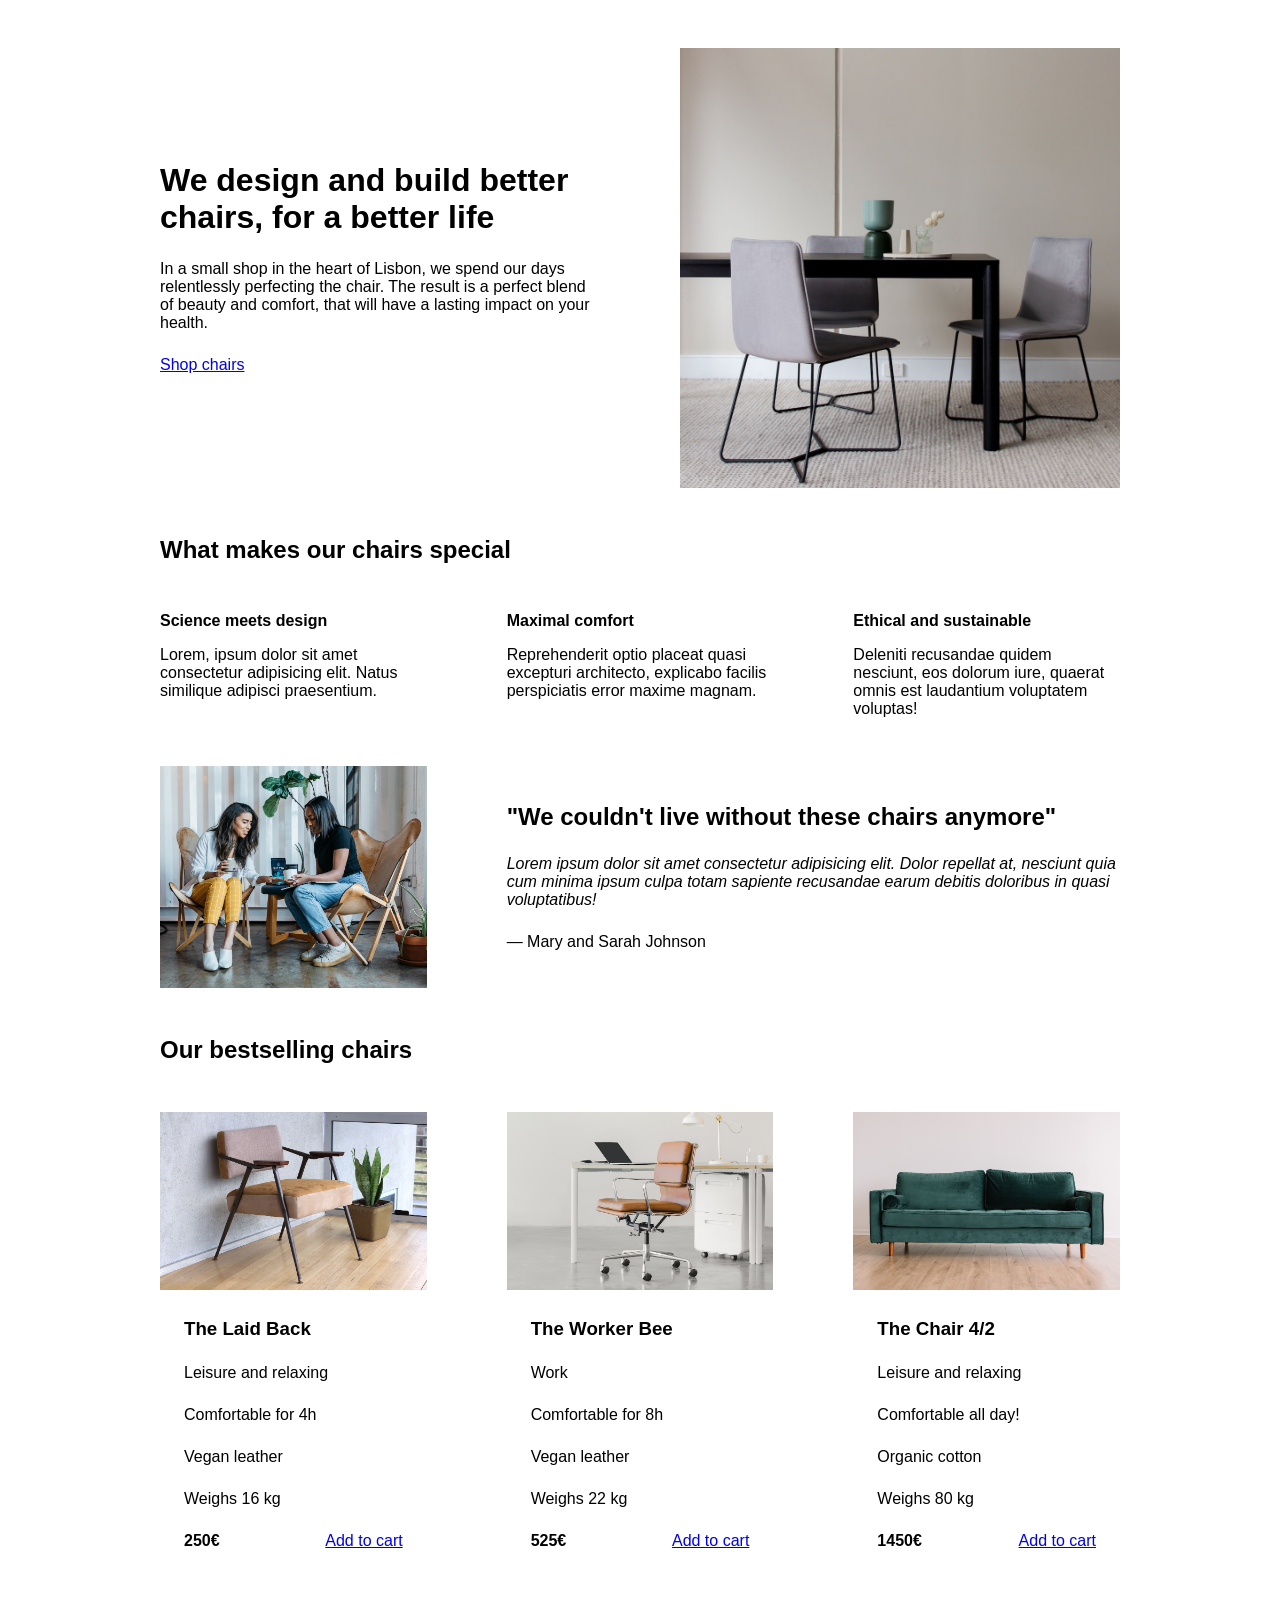
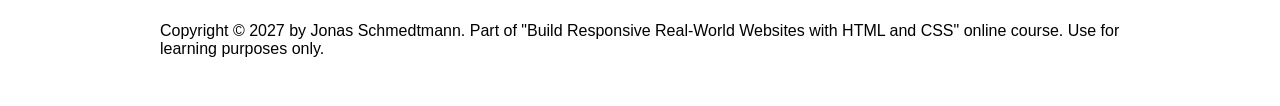
==== design/index.html @ 2b925880 "Reestructuring the project folders." ====
<!DOCTYPE html>
<html lang="en">
  <head>
    <meta charset="UTF-8" />
    <meta http-equiv="X-UA-Compatible" content="IE=edge" />
    <meta name="viewport" content="width=device-width, initial-scale=1.0" />

    <link rel="stylesheet" href="style.css" />
    <title>Lisbon Chair Shop</title>
  </head>
  <body>
    <div class="container">
      <header>
        <div class="header-text-box">
          <h1>We design and build better chairs, for a better life</h1>
          <p class="header-text">
            In a small shop in the heart of Lisbon, we spend our days
            relentlessly perfecting the chair. The result is a perfect blend of
            beauty and comfort, that will have a lasting impact on your health.
          </p>
          <a class="btn btn--big" href="#">Shop chairs</a>
        </div>
        <img src="hero.jpg" alt="Photo" />
      </header>

      <section>
        <h2>What makes our chairs special</h2>
        <div class="grid-3-cols">
          <div>
            <p class="features-title"><strong>Science meets design</strong></p>
            <p class="features-text">
              Lorem, ipsum dolor sit amet consectetur adipisicing elit. Natus
              similique adipisci praesentium.
            </p>
          </div>

          <div>
            <p class="features-title">
              <strong>Maximal comfort</strong>
            </p>
            <p class="features-text">
              Reprehenderit optio placeat quasi excepturi architecto, explicabo
              facilis perspiciatis error maxime magnam.
            </p>
          </div>

          <div>
            <p class="features-title">
              <strong>Ethical and sustainable</strong>
            </p>
            <p class="features-text">
              Deleniti recusandae quidem nesciunt, eos dolorum iure, quaerat
              omnis est laudantium voluptatem voluptas!
            </p>
          </div>
        </div>
      </section>

      <section class="testimonial-section">
        <div class="grid-3-cols">
          <img src="customers.jpg" alt="People sitting on chairs" />
          <div class="testimonial-box">
            <h2>"We couldn't live without these chairs anymore"</h2>
            <blockquote class="testimonial-text">
              Lorem ipsum dolor sit amet consectetur adipisicing elit. Dolor
              repellat at, nesciunt quia cum minima ipsum culpa totam sapiente
              recusandae earum debitis doloribus in quasi voluptatibus!
            </blockquote>
            <p class="testimonial-author">&mdash; Mary and Sarah Johnson</p>
          </div>
        </div>
      </section>

      <section>
        <h2>Our bestselling chairs</h2>
        <div class="grid-3-cols">
          <figure class="chair">
            <img src="chair-1.jpg" alt="Chair" />
            <div class="chair-box">
              <h3>The Laid Back</h3>
              <ul class="chair-details">
                <li>
                  <!-- Span is a generic INLINE text element, it doesn't have any meaning. It's like a div element, but inline -->
                  <span>Leisure and relaxing</span>
                </li>
                <li>
                  <span>Comfortable for 4h</span>
                </li>
                <li>
                  <span>Vegan leather</span>
                </li>
                <li>
                  <span>Weighs 16 kg</span>
                </li>
              </ul>
              <div class="chair-price">
                <strong>250€</strong>
                <a href="#" class="btn btn--small">Add to cart</a>
              </div>
            </div>
          </figure>

          <figure class="chair">
            <img src="chair-2.jpg" alt="Chair" />
            <div class="chair-box">
              <h3>The Worker Bee</h3>
              <ul class="chair-details">
                <li>
                  <span>Work</span>
                </li>
                <li>
                  <span>Comfortable for 8h</span>
                </li>
                <li>
                  <span>Vegan leather</span>
                </li>
                <li>
                  <span>Weighs 22 kg</span>
                </li>
              </ul>
              <div class="chair-price">
                <strong>525€</strong>
                <a href="#" class="btn btn--small">Add to cart</a>
              </div>
            </div>
          </figure>

          <figure class="chair">
            <img src="chair-3.jpg" alt="Chair" />
            <div class="chair-box">
              <h3>The Chair 4/2</h3>
              <ul class="chair-details">
                <li>
                  <span>Leisure and relaxing</span>
                </li>
                <li>
                  <span>Comfortable all day!</span>
                </li>
                <li>
                  <span>Organic cotton</span>
                </li>
                <li>
                  <span>Weighs 80 kg</span>
                </li>
              </ul>
              <div class="chair-price">
                <strong>1450€</strong>
                <a href="#" class="btn btn--small">Add to cart</a>
              </div>
            </div>
          </figure>
        </div>
      </section>

      <footer>
        Copyright &copy; 2027 by Jonas Schmedtmann. Part of "Build Responsive
        Real-World Websites with HTML and CSS" online course. Use for learning
        purposes only.
      </footer>
    </div>
  </body>
</html>
---- design/style.css ----
/*
SPACING SYSTEM (px)
2 / 4 / 8 / 12 / 16 / 24 / 32 / 48 / 64 / 80 / 96 / 128

FONT SIZE SYSTEM (px)
10 / 12 / 14 / 16 / 18 / 20 / 24 / 30 / 36 / 44 / 52 / 62 / 74 / 86 / 98
*/

* {
  margin: 0;
  padding: 0;
  box-sizing: border-box;
}

/* ------------------------ */
/* GENERAL STYLES */
/* ------------------------ */
body {
  font-family: sans-serif;
}

.container {
  width: 960px;
  margin: 0 auto;
}

header,
section {
  margin-bottom: 48px;
}

h2 {
  margin-bottom: 48px;
}

.grid-3-cols {
  display: grid;
  grid-template-columns: repeat(3, 1fr);
  column-gap: 80px;
}

/* ------------------------ */
/* COMPONENT STYLES */
/* ------------------------ */

/* HEADER */
header {
  display: grid;
  grid-template-columns: repeat(2, 1fr);
  column-gap: 80px;
  margin-top: 48px;
}

.header-text-box {
  align-self: center;
}

h1 {
  margin-bottom: 24px;
}

.header-text {
  margin-bottom: 24px;
}

img {
  width: 100%;
}

/* FEATURES */
.features-icon {
}

.features-title {
  margin-bottom: 16px;
}

.features-text {
}

/* TESTIMONIAL */
.testimonial-section {
}

.testimonial-box {
  grid-column: 2 / -1;
  align-self: center;
}

.testimonial-box h2 {
  margin-bottom: 24px;
}

.testimonial-text {
  font-style: italic;
  margin-bottom: 24px;
}

/* CHAIRS */
.chair-box {
  padding: 24px;
}

h3 {
  margin-bottom: 24px;
}

.chair-details {
  list-style: none;
  margin-bottom: 24px;
}

.chair-details li {
  display: flex;
  align-items: center;
  gap: 12px;
  margin-bottom: 24px;
}

.chair-details li:last-child {
  margin-bottom: 0;
}

.chair-icon {
}

.chair-price {
  display: flex;
  justify-content: space-between;
}

footer {
  margin-bottom: 48px;
}
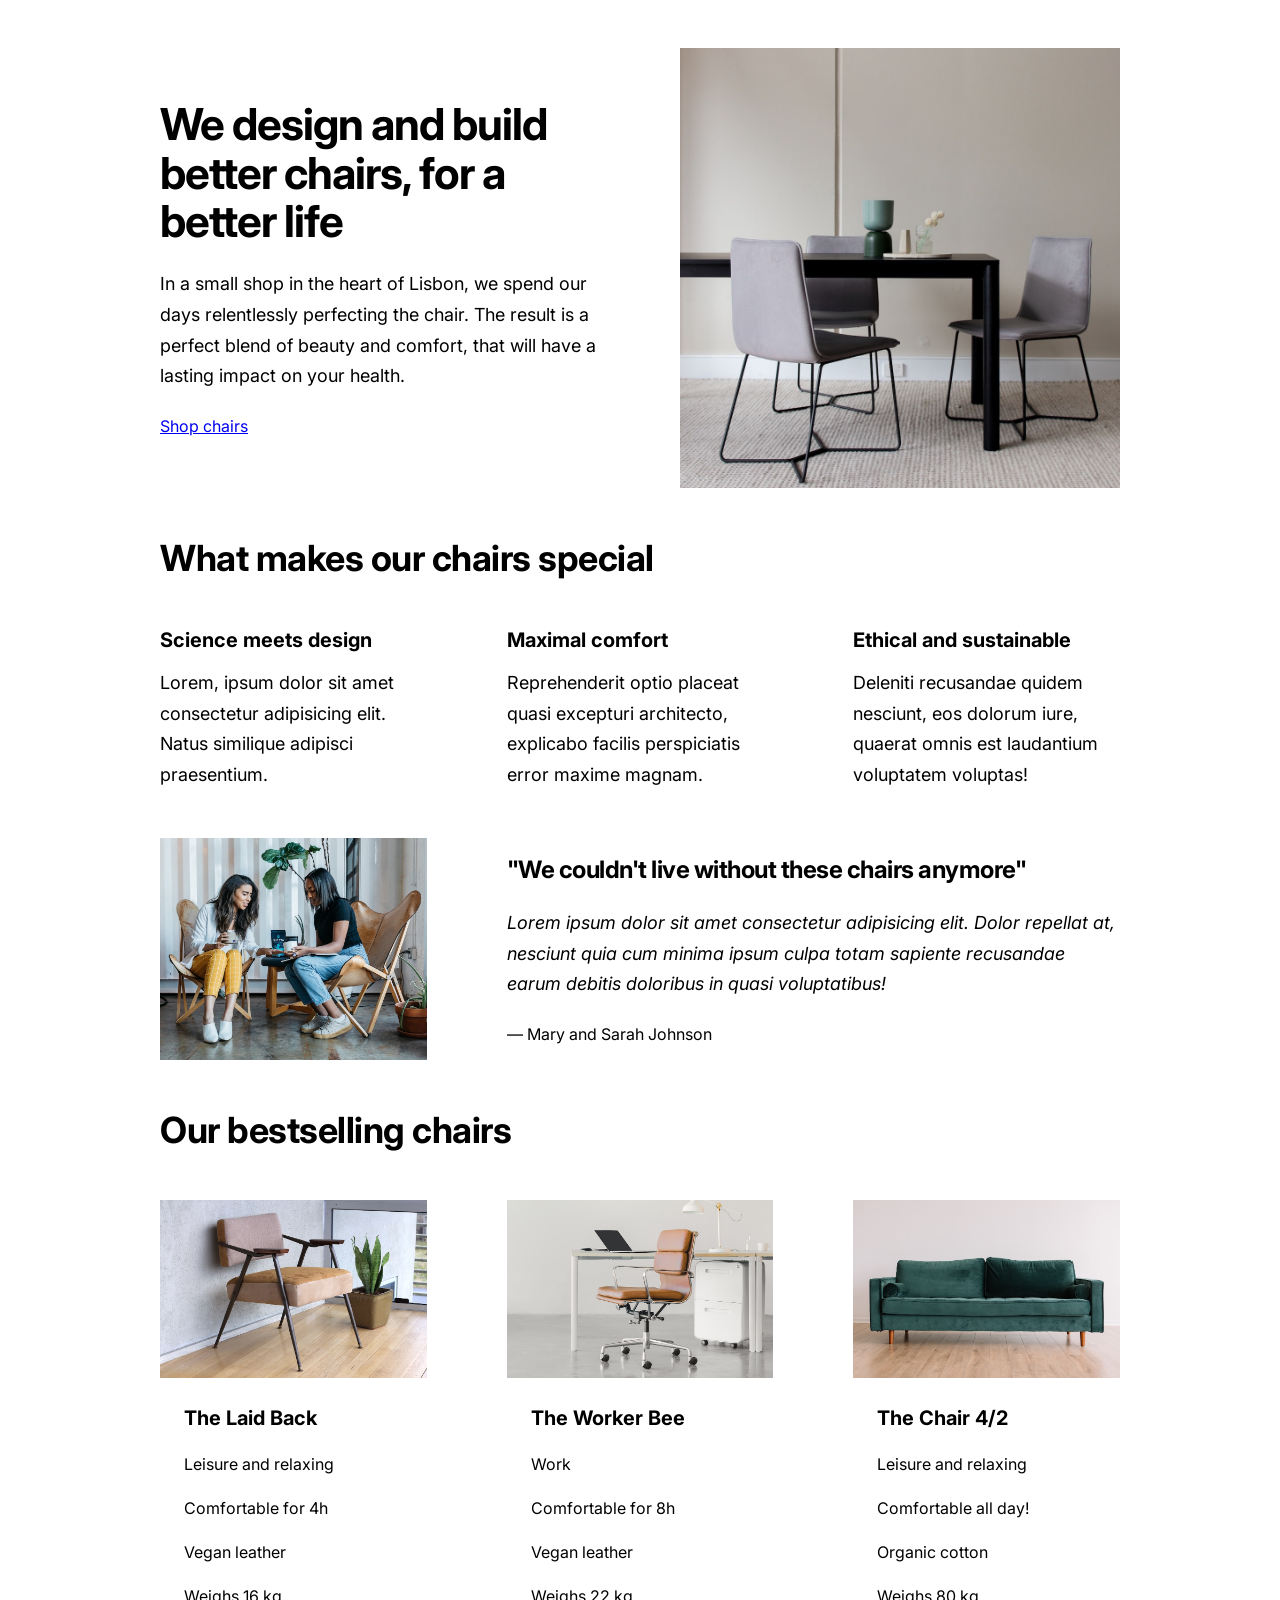
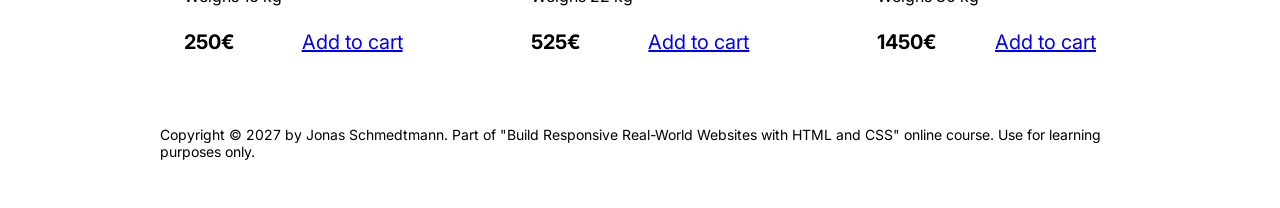
==== commit 3ec0c550: "Adjusting the page's typography." ====
--- a/design/index.html
+++ b/design/index.html
@@ -4,7 +4,12 @@
     <meta charset="UTF-8" />
     <meta http-equiv="X-UA-Compatible" content="IE=edge" />
     <meta name="viewport" content="width=device-width, initial-scale=1.0" />
-
+    <link rel="preconnect" href="https://fonts.googleapis.com" />
+    <link rel="preconnect" href="https://fonts.gstatic.com" crossorigin />
+    <link
+      href="https://fonts.googleapis.com/css2?family=Inter:wght@400;500;700&display=swap"
+      rel="stylesheet"
+    />
     <link rel="stylesheet" href="style.css" />
     <title>Lisbon Chair Shop</title>
   </head>
--- a/design/style.css
+++ b/design/style.css
@@ -16,7 +16,7 @@
 /* GENERAL STYLES */
 /* ------------------------ */
 body {
-  font-family: sans-serif;
+  font-family: "Inter", sans-serif;
 }
 
 .container {
@@ -31,6 +31,8 @@
 
 h2 {
   margin-bottom: 48px;
+  font-size: 36px;
+  letter-spacing: -0.5px;
 }
 
 .grid-3-cols {
@@ -57,10 +59,15 @@
 
 h1 {
   margin-bottom: 24px;
+  font-size: 44px;
+  line-height: 1.1;
+  letter-spacing: -1px;
 }
 
 .header-text {
   margin-bottom: 24px;
+  font-size: 18px;
+  line-height: 1.7;
 }
 
 img {
@@ -73,9 +80,12 @@
 
 .features-title {
   margin-bottom: 16px;
+  font-size: 20px;
 }
 
 .features-text {
+  font-size: 18px;
+  line-height: 1.7;
 }
 
 /* TESTIMONIAL */
@@ -89,11 +99,14 @@
 
 .testimonial-box h2 {
   margin-bottom: 24px;
+  font-size: 24px;
 }
 
 .testimonial-text {
   font-style: italic;
   margin-bottom: 24px;
+  font-size: 18px;
+  line-height: 1.7;
 }
 
 /* CHAIRS */
@@ -103,6 +116,7 @@
 
 h3 {
   margin-bottom: 24px;
+  font-size: 20px;
 }
 
 .chair-details {
@@ -127,8 +141,10 @@
 .chair-price {
   display: flex;
   justify-content: space-between;
+  font-size: 20px;
 }
 
 footer {
   margin-bottom: 48px;
+  font-size: 14px;
 }
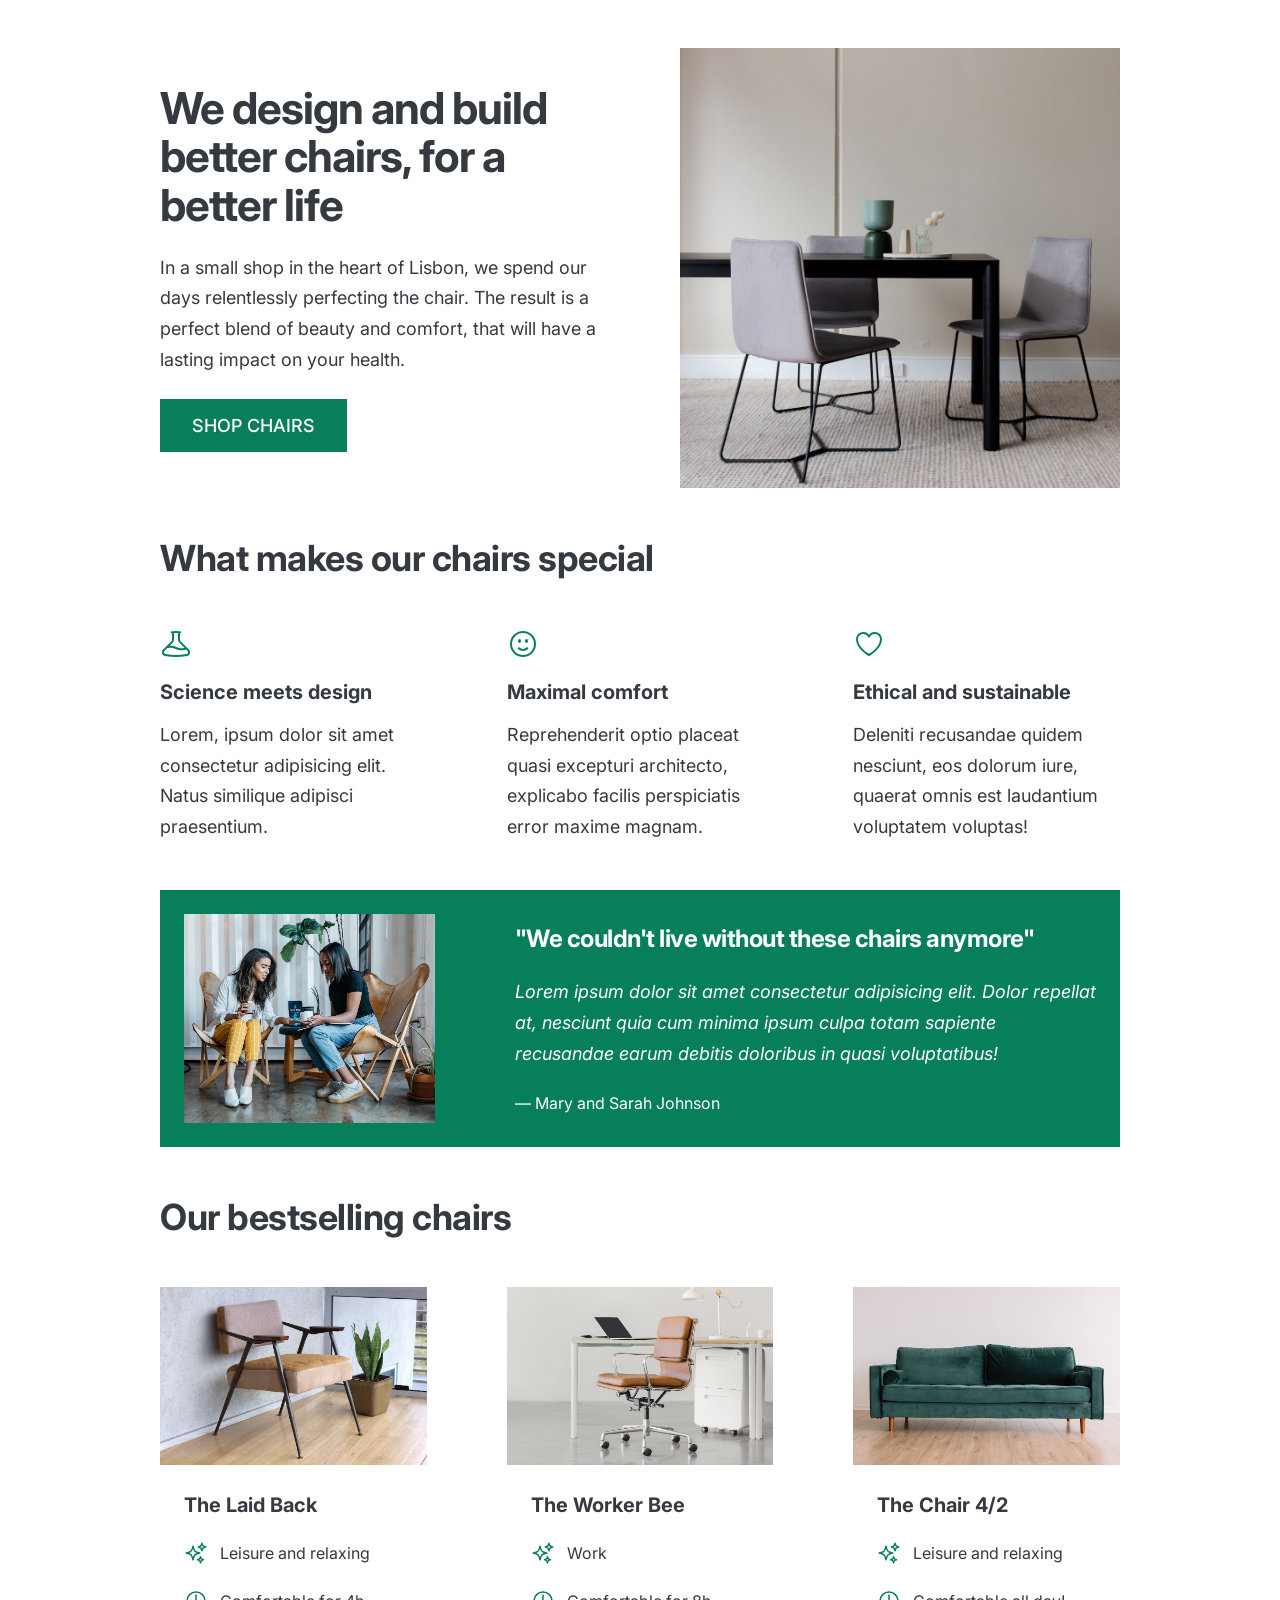
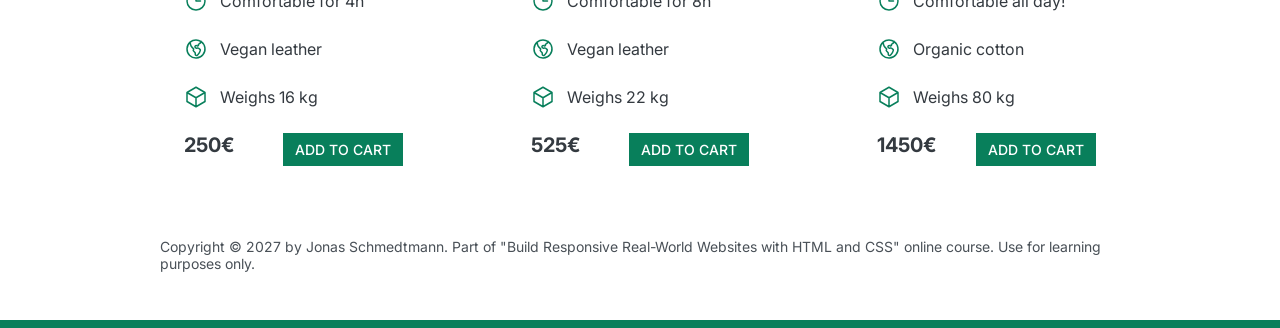
==== commit f440e324: "Implementing icons at the main page." ====
--- a/design/index.html
+++ b/design/index.html
@@ -32,6 +32,20 @@
         <h2>What makes our chairs special</h2>
         <div class="grid-3-cols">
           <div>
+            <svg
+              xmlns="http://www.w3.org/2000/svg"
+              fill="none"
+              viewBox="0 0 24 24"
+              stroke-width="1.5"
+              stroke="currentColor"
+              class="features-icon"
+            >
+              <path
+                stroke-linecap="round"
+                stroke-linejoin="round"
+                d="M9.75 3.104v5.714a2.25 2.25 0 0 1-.659 1.591L5 14.5M9.75 3.104c-.251.023-.501.05-.75.082m.75-.082a24.301 24.301 0 0 1 4.5 0m0 0v5.714c0 .597.237 1.17.659 1.591L19.8 15.3M14.25 3.104c.251.023.501.05.75.082M19.8 15.3l-1.57.393A9.065 9.065 0 0 1 12 15a9.065 9.065 0 0 0-6.23-.693L5 14.5m14.8.8 1.402 1.402c1.232 1.232.65 3.318-1.067 3.611A48.309 48.309 0 0 1 12 21c-2.773 0-5.491-.235-8.135-.687-1.718-.293-2.3-2.379-1.067-3.61L5 14.5"
+              />
+            </svg>
             <p class="features-title"><strong>Science meets design</strong></p>
             <p class="features-text">
               Lorem, ipsum dolor sit amet consectetur adipisicing elit. Natus
@@ -40,6 +54,20 @@
           </div>
 
           <div>
+            <svg
+              xmlns="http://www.w3.org/2000/svg"
+              fill="none"
+              viewBox="0 0 24 24"
+              stroke-width="1.5"
+              stroke="currentColor"
+              class="features-icon"
+            >
+              <path
+                stroke-linecap="round"
+                stroke-linejoin="round"
+                d="M15.182 15.182a4.5 4.5 0 0 1-6.364 0M21 12a9 9 0 1 1-18 0 9 9 0 0 1 18 0ZM9.75 9.75c0 .414-.168.75-.375.75S9 10.164 9 9.75 9.168 9 9.375 9s.375.336.375.75Zm-.375 0h.008v.015h-.008V9.75Zm5.625 0c0 .414-.168.75-.375.75s-.375-.336-.375-.75.168-.75.375-.75.375.336.375.75Zm-.375 0h.008v.015h-.008V9.75Z"
+              />
+            </svg>
             <p class="features-title">
               <strong>Maximal comfort</strong>
             </p>
@@ -50,6 +78,20 @@
           </div>
 
           <div>
+            <svg
+              xmlns="http://www.w3.org/2000/svg"
+              fill="none"
+              viewBox="0 0 24 24"
+              stroke-width="1.5"
+              stroke="currentColor"
+              class="features-icon"
+            >
+              <path
+                stroke-linecap="round"
+                stroke-linejoin="round"
+                d="M21 8.25c0-2.485-2.099-4.5-4.688-4.5-1.935 0-3.597 1.126-4.312 2.733-.715-1.607-2.377-2.733-4.313-2.733C5.1 3.75 3 5.765 3 8.25c0 7.22 9 12 9 12s9-4.78 9-12Z"
+              />
+            </svg>
             <p class="features-title">
               <strong>Ethical and sustainable</strong>
             </p>
@@ -85,16 +127,76 @@
               <h3>The Laid Back</h3>
               <ul class="chair-details">
                 <li>
+                  <svg
+                    xmlns="http://www.w3.org/2000/svg"
+                    fill="none"
+                    viewBox="0 0 24 24"
+                    stroke-width="1.5"
+                    stroke="currentColor"
+                    class="chair-icon"
+                  >
+                    <path
+                      stroke-linecap="round"
+                      stroke-linejoin="round"
+                      d="M9.813 15.904 9 18.75l-.813-2.846a4.5 4.5 0 0 0-3.09-3.09L2.25 12l2.846-.813a4.5 4.5 0 0 0 3.09-3.09L9 5.25l.813 2.846a4.5 4.5 0 0 0 3.09 3.09L15.75 12l-2.846.813a4.5 4.5 0 0 0-3.09 3.09ZM18.259 8.715 18 9.75l-.259-1.035a3.375 3.375 0 0 0-2.455-2.456L14.25 6l1.036-.259a3.375 3.375 0 0 0 2.455-2.456L18 2.25l.259 1.035a3.375 3.375 0 0 0 2.456 2.456L21.75 6l-1.035.259a3.375 3.375 0 0 0-2.456 2.456ZM16.894 20.567 16.5 21.75l-.394-1.183a2.25 2.25 0 0 0-1.423-1.423L13.5 18.75l1.183-.394a2.25 2.25 0 0 0 1.423-1.423l.394-1.183.394 1.183a2.25 2.25 0 0 0 1.423 1.423l1.183.394-1.183.394a2.25 2.25 0 0 0-1.423 1.423Z"
+                    />
+                  </svg>
+
                   <!-- Span is a generic INLINE text element, it doesn't have any meaning. It's like a div element, but inline -->
                   <span>Leisure and relaxing</span>
                 </li>
                 <li>
+                  <svg
+                    xmlns="http://www.w3.org/2000/svg"
+                    fill="none"
+                    viewBox="0 0 24 24"
+                    stroke-width="1.5"
+                    stroke="currentColor"
+                    class="chair-icon"
+                  >
+                    <path
+                      stroke-linecap="round"
+                      stroke-linejoin="round"
+                      d="M12 6v6h4.5m4.5 0a9 9 0 1 1-18 0 9 9 0 0 1 18 0Z"
+                    />
+                  </svg>
+
                   <span>Comfortable for 4h</span>
                 </li>
                 <li>
+                  <svg
+                    xmlns="http://www.w3.org/2000/svg"
+                    fill="none"
+                    viewBox="0 0 24 24"
+                    stroke-width="1.5"
+                    stroke="currentColor"
+                    class="chair-icon"
+                  >
+                    <path
+                      stroke-linecap="round"
+                      stroke-linejoin="round"
+                      d="m6.115 5.19.319 1.913A6 6 0 0 0 8.11 10.36L9.75 12l-.387.775c-.217.433-.132.956.21 1.298l1.348 1.348c.21.21.329.497.329.795v1.089c0 .426.24.815.622 1.006l.153.076c.433.217.956.132 1.298-.21l.723-.723a8.7 8.7 0 0 0 2.288-4.042 1.087 1.087 0 0 0-.358-1.099l-1.33-1.108c-.251-.21-.582-.299-.905-.245l-1.17.195a1.125 1.125 0 0 1-.98-.314l-.295-.295a1.125 1.125 0 0 1 0-1.591l.13-.132a1.125 1.125 0 0 1 1.3-.21l.603.302a.809.809 0 0 0 1.086-1.086L14.25 7.5l1.256-.837a4.5 4.5 0 0 0 1.528-1.732l.146-.292M6.115 5.19A9 9 0 1 0 17.18 4.64M6.115 5.19A8.965 8.965 0 0 1 12 3c1.929 0 3.716.607 5.18 1.64"
+                    />
+                  </svg>
+
                   <span>Vegan leather</span>
                 </li>
                 <li>
+                  <svg
+                    xmlns="http://www.w3.org/2000/svg"
+                    fill="none"
+                    viewBox="0 0 24 24"
+                    stroke-width="1.5"
+                    stroke="currentColor"
+                    class="chair-icon"
+                  >
+                    <path
+                      stroke-linecap="round"
+                      stroke-linejoin="round"
+                      d="m21 7.5-9-5.25L3 7.5m18 0-9 5.25m9-5.25v9l-9 5.25M3 7.5l9 5.25M3 7.5v9l9 5.25m0-9v9"
+                    />
+                  </svg>
+
                   <span>Weighs 16 kg</span>
                 </li>
               </ul>
@@ -111,15 +213,75 @@
               <h3>The Worker Bee</h3>
               <ul class="chair-details">
                 <li>
+                  <svg
+                    xmlns="http://www.w3.org/2000/svg"
+                    fill="none"
+                    viewBox="0 0 24 24"
+                    stroke-width="1.5"
+                    stroke="currentColor"
+                    class="chair-icon"
+                  >
+                    <path
+                      stroke-linecap="round"
+                      stroke-linejoin="round"
+                      d="M9.813 15.904 9 18.75l-.813-2.846a4.5 4.5 0 0 0-3.09-3.09L2.25 12l2.846-.813a4.5 4.5 0 0 0 3.09-3.09L9 5.25l.813 2.846a4.5 4.5 0 0 0 3.09 3.09L15.75 12l-2.846.813a4.5 4.5 0 0 0-3.09 3.09ZM18.259 8.715 18 9.75l-.259-1.035a3.375 3.375 0 0 0-2.455-2.456L14.25 6l1.036-.259a3.375 3.375 0 0 0 2.455-2.456L18 2.25l.259 1.035a3.375 3.375 0 0 0 2.456 2.456L21.75 6l-1.035.259a3.375 3.375 0 0 0-2.456 2.456ZM16.894 20.567 16.5 21.75l-.394-1.183a2.25 2.25 0 0 0-1.423-1.423L13.5 18.75l1.183-.394a2.25 2.25 0 0 0 1.423-1.423l.394-1.183.394 1.183a2.25 2.25 0 0 0 1.423 1.423l1.183.394-1.183.394a2.25 2.25 0 0 0-1.423 1.423Z"
+                    />
+                  </svg>
+
                   <span>Work</span>
                 </li>
                 <li>
+                  <svg
+                    xmlns="http://www.w3.org/2000/svg"
+                    fill="none"
+                    viewBox="0 0 24 24"
+                    stroke-width="1.5"
+                    stroke="currentColor"
+                    class="chair-icon"
+                  >
+                    <path
+                      stroke-linecap="round"
+                      stroke-linejoin="round"
+                      d="M12 6v6h4.5m4.5 0a9 9 0 1 1-18 0 9 9 0 0 1 18 0Z"
+                    />
+                  </svg>
+
                   <span>Comfortable for 8h</span>
                 </li>
                 <li>
+                  <svg
+                    xmlns="http://www.w3.org/2000/svg"
+                    fill="none"
+                    viewBox="0 0 24 24"
+                    stroke-width="1.5"
+                    stroke="currentColor"
+                    class="chair-icon"
+                  >
+                    <path
+                      stroke-linecap="round"
+                      stroke-linejoin="round"
+                      d="m6.115 5.19.319 1.913A6 6 0 0 0 8.11 10.36L9.75 12l-.387.775c-.217.433-.132.956.21 1.298l1.348 1.348c.21.21.329.497.329.795v1.089c0 .426.24.815.622 1.006l.153.076c.433.217.956.132 1.298-.21l.723-.723a8.7 8.7 0 0 0 2.288-4.042 1.087 1.087 0 0 0-.358-1.099l-1.33-1.108c-.251-.21-.582-.299-.905-.245l-1.17.195a1.125 1.125 0 0 1-.98-.314l-.295-.295a1.125 1.125 0 0 1 0-1.591l.13-.132a1.125 1.125 0 0 1 1.3-.21l.603.302a.809.809 0 0 0 1.086-1.086L14.25 7.5l1.256-.837a4.5 4.5 0 0 0 1.528-1.732l.146-.292M6.115 5.19A9 9 0 1 0 17.18 4.64M6.115 5.19A8.965 8.965 0 0 1 12 3c1.929 0 3.716.607 5.18 1.64"
+                    />
+                  </svg>
+
                   <span>Vegan leather</span>
                 </li>
                 <li>
+                  <svg
+                    xmlns="http://www.w3.org/2000/svg"
+                    fill="none"
+                    viewBox="0 0 24 24"
+                    stroke-width="1.5"
+                    stroke="currentColor"
+                    class="chair-icon"
+                  >
+                    <path
+                      stroke-linecap="round"
+                      stroke-linejoin="round"
+                      d="m21 7.5-9-5.25L3 7.5m18 0-9 5.25m9-5.25v9l-9 5.25M3 7.5l9 5.25M3 7.5v9l9 5.25m0-9v9"
+                    />
+                  </svg>
+
                   <span>Weighs 22 kg</span>
                 </li>
               </ul>
@@ -136,15 +298,71 @@
               <h3>The Chair 4/2</h3>
               <ul class="chair-details">
                 <li>
+                  <svg
+                    xmlns="http://www.w3.org/2000/svg"
+                    fill="none"
+                    viewBox="0 0 24 24"
+                    stroke-width="1.5"
+                    stroke="currentColor"
+                    class="chair-icon"
+                  >
+                    <path
+                      stroke-linecap="round"
+                      stroke-linejoin="round"
+                      d="M9.813 15.904 9 18.75l-.813-2.846a4.5 4.5 0 0 0-3.09-3.09L2.25 12l2.846-.813a4.5 4.5 0 0 0 3.09-3.09L9 5.25l.813 2.846a4.5 4.5 0 0 0 3.09 3.09L15.75 12l-2.846.813a4.5 4.5 0 0 0-3.09 3.09ZM18.259 8.715 18 9.75l-.259-1.035a3.375 3.375 0 0 0-2.455-2.456L14.25 6l1.036-.259a3.375 3.375 0 0 0 2.455-2.456L18 2.25l.259 1.035a3.375 3.375 0 0 0 2.456 2.456L21.75 6l-1.035.259a3.375 3.375 0 0 0-2.456 2.456ZM16.894 20.567 16.5 21.75l-.394-1.183a2.25 2.25 0 0 0-1.423-1.423L13.5 18.75l1.183-.394a2.25 2.25 0 0 0 1.423-1.423l.394-1.183.394 1.183a2.25 2.25 0 0 0 1.423 1.423l1.183.394-1.183.394a2.25 2.25 0 0 0-1.423 1.423Z"
+                    />
+                  </svg>
                   <span>Leisure and relaxing</span>
                 </li>
                 <li>
+                  <svg
+                    xmlns="http://www.w3.org/2000/svg"
+                    fill="none"
+                    viewBox="0 0 24 24"
+                    stroke-width="1.5"
+                    stroke="currentColor"
+                    class="chair-icon"
+                  >
+                    <path
+                      stroke-linecap="round"
+                      stroke-linejoin="round"
+                      d="M12 6v6h4.5m4.5 0a9 9 0 1 1-18 0 9 9 0 0 1 18 0Z"
+                    />
+                  </svg>
                   <span>Comfortable all day!</span>
                 </li>
                 <li>
+                  <svg
+                    xmlns="http://www.w3.org/2000/svg"
+                    fill="none"
+                    viewBox="0 0 24 24"
+                    stroke-width="1.5"
+                    stroke="currentColor"
+                    class="chair-icon"
+                  >
+                    <path
+                      stroke-linecap="round"
+                      stroke-linejoin="round"
+                      d="m6.115 5.19.319 1.913A6 6 0 0 0 8.11 10.36L9.75 12l-.387.775c-.217.433-.132.956.21 1.298l1.348 1.348c.21.21.329.497.329.795v1.089c0 .426.24.815.622 1.006l.153.076c.433.217.956.132 1.298-.21l.723-.723a8.7 8.7 0 0 0 2.288-4.042 1.087 1.087 0 0 0-.358-1.099l-1.33-1.108c-.251-.21-.582-.299-.905-.245l-1.17.195a1.125 1.125 0 0 1-.98-.314l-.295-.295a1.125 1.125 0 0 1 0-1.591l.13-.132a1.125 1.125 0 0 1 1.3-.21l.603.302a.809.809 0 0 0 1.086-1.086L14.25 7.5l1.256-.837a4.5 4.5 0 0 0 1.528-1.732l.146-.292M6.115 5.19A9 9 0 1 0 17.18 4.64M6.115 5.19A8.965 8.965 0 0 1 12 3c1.929 0 3.716.607 5.18 1.64"
+                    />
+                  </svg>
                   <span>Organic cotton</span>
                 </li>
                 <li>
+                  <svg
+                    xmlns="http://www.w3.org/2000/svg"
+                    fill="none"
+                    viewBox="0 0 24 24"
+                    stroke-width="1.5"
+                    stroke="currentColor"
+                    class="chair-icon"
+                  >
+                    <path
+                      stroke-linecap="round"
+                      stroke-linejoin="round"
+                      d="m21 7.5-9-5.25L3 7.5m18 0-9 5.25m9-5.25v9l-9 5.25M3 7.5l9 5.25M3 7.5v9l9 5.25m0-9v9"
+                    />
+                  </svg>
                   <span>Weighs 80 kg</span>
                 </li>
               </ul>
--- a/design/style.css
+++ b/design/style.css
@@ -4,6 +4,11 @@
 
 FONT SIZE SYSTEM (px)
 10 / 12 / 14 / 16 / 18 / 20 / 24 / 30 / 36 / 44 / 52 / 62 / 74 / 86 / 98
+*/
+
+/* 
+MAIN COLOR #087f5b 
+GRAY COLOR #343a40
 */
 
 * {
@@ -17,6 +22,8 @@
 /* ------------------------ */
 body {
   font-family: "Inter", sans-serif;
+  color: #343a40;
+  border-bottom: 8px solid #087f5b;
 }
 
 .container {
@@ -41,6 +48,29 @@
   column-gap: 80px;
 }
 
+.btn:link,
+.btn:visited {
+  background-color: #087f5b;
+  color: #fff;
+  text-decoration: none;
+  text-transform: uppercase;
+  font-weight: 500;
+  display: inline-block;
+}
+
+.btn:hover,
+.btn:active {
+  background-color: #099268;
+}
+
+.btn--big {
+  font-size: 18px;
+  padding: 16px 32px;
+}
+.btn--small {
+  font-size: 14px;
+  padding: 8px 12px;
+}
 /* ------------------------ */
 /* COMPONENT STYLES */
 /* ------------------------ */
@@ -76,6 +106,10 @@
 
 /* FEATURES */
 .features-icon {
+  stroke: #087f5b;
+  width: 32px;
+  height: 32px;
+  margin-bottom: 16px;
 }
 
 .features-title {
@@ -90,6 +124,9 @@
 
 /* TESTIMONIAL */
 .testimonial-section {
+  background-color: #087f5b;
+  color: #fff;
+  padding: 24px;
 }
 
 .testimonial-box {
@@ -136,6 +173,9 @@
 }
 
 .chair-icon {
+  stroke: #087f5b;
+  width: 24px;
+  height: 24px;
 }
 
 .chair-price {
@@ -147,4 +187,5 @@
 footer {
   margin-bottom: 48px;
   font-size: 14px;
+  color: #495057;
 }
